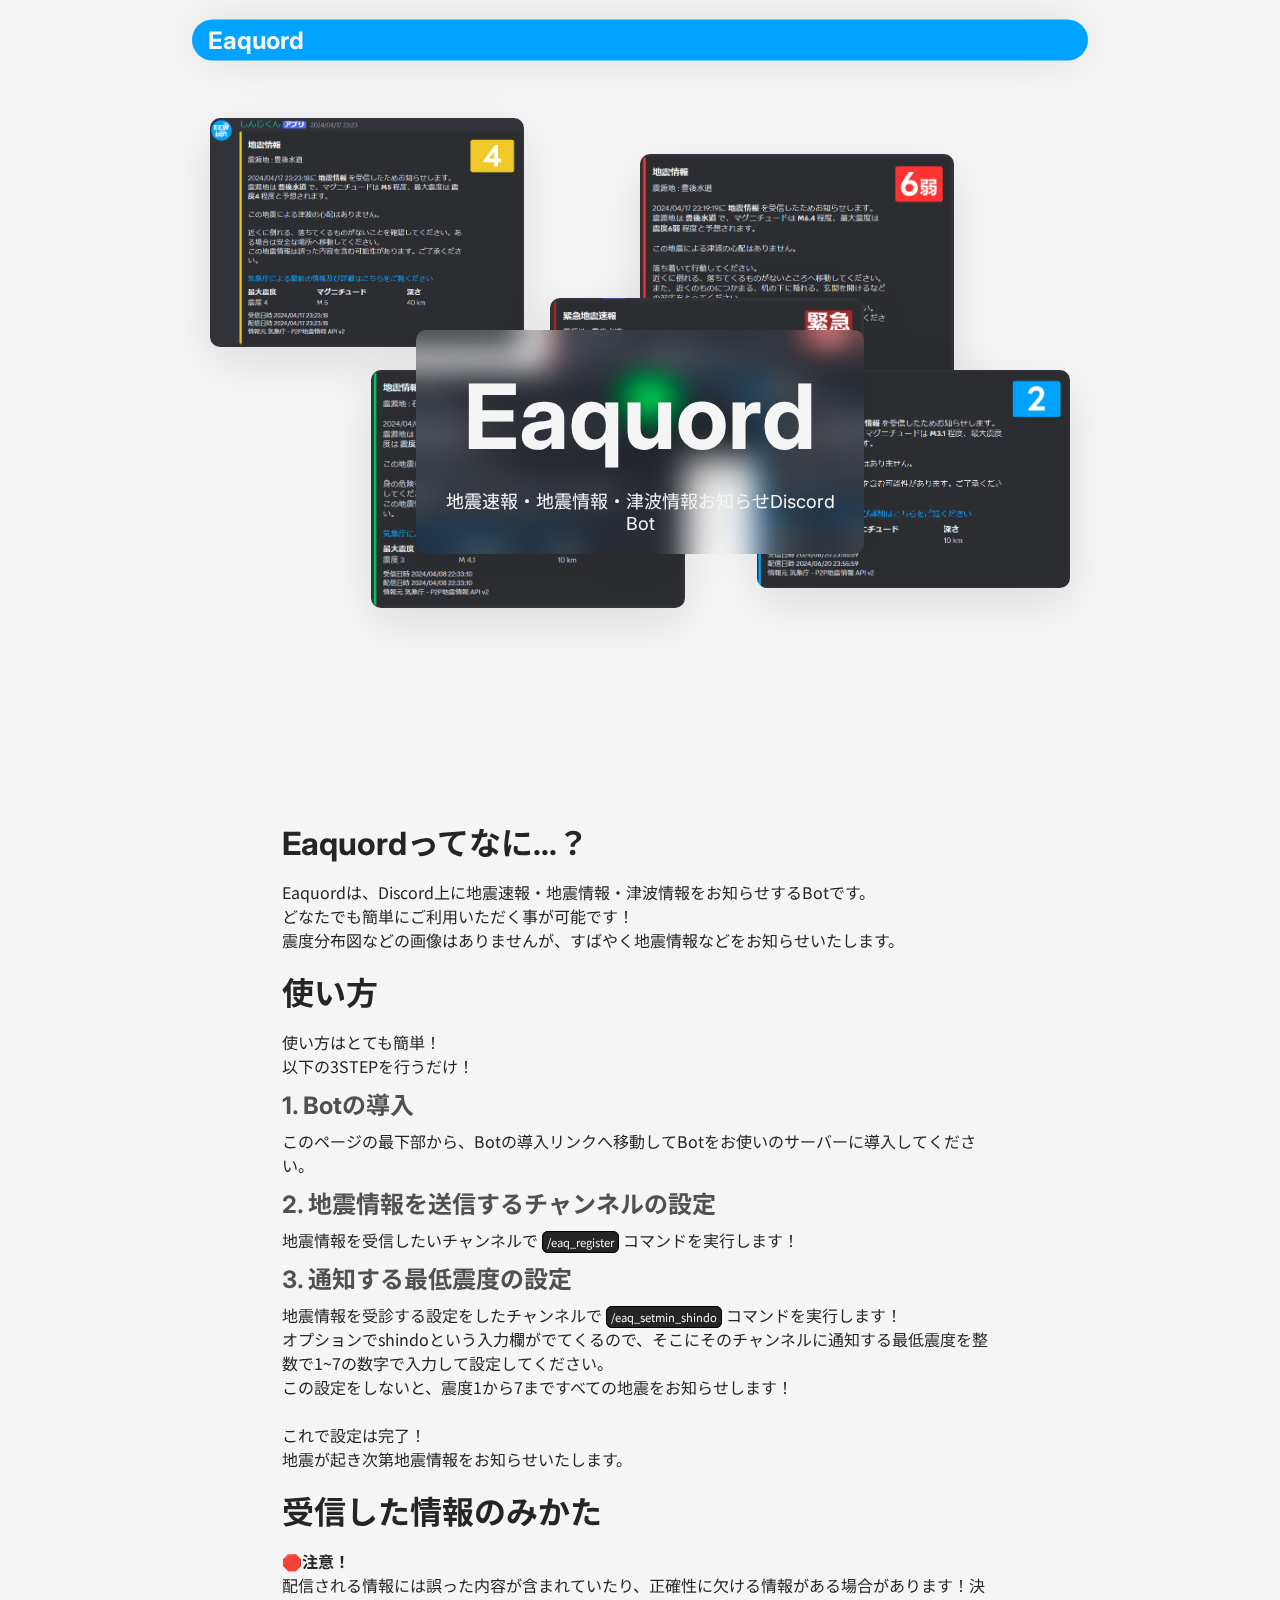
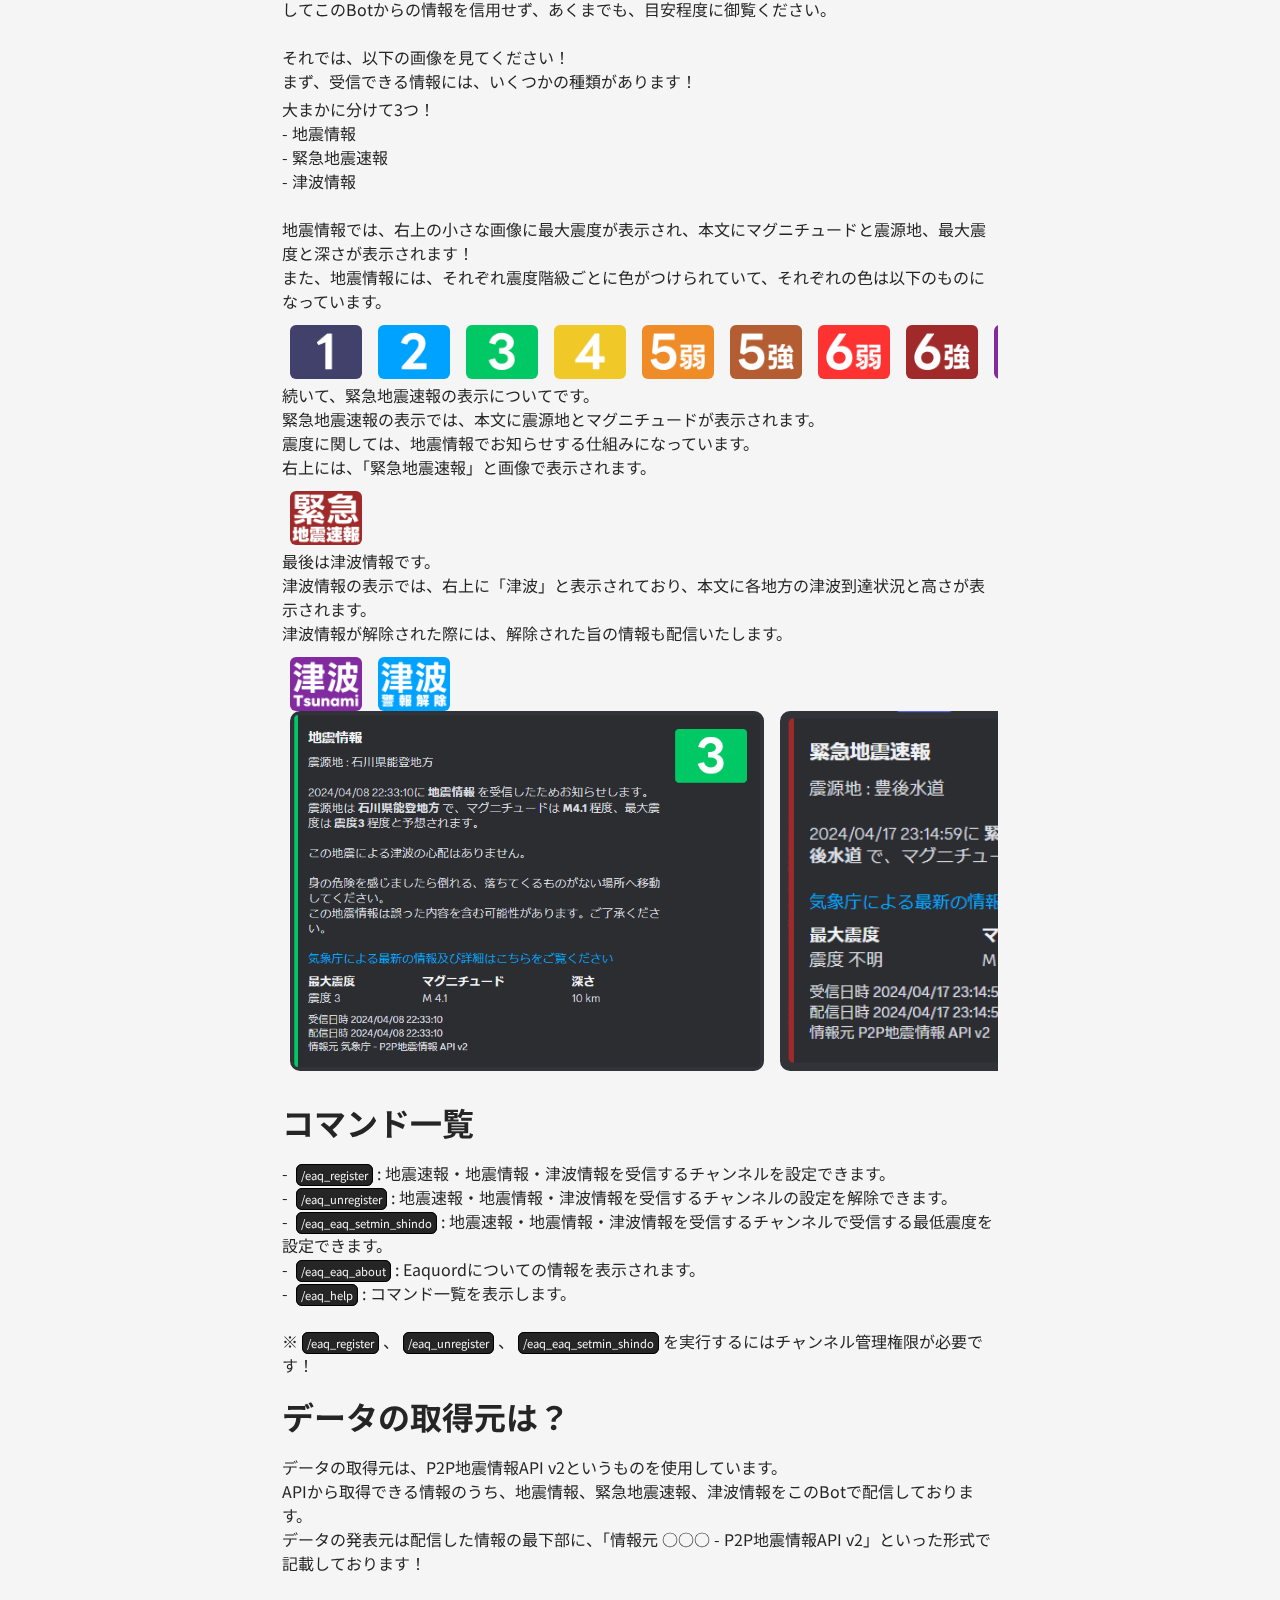
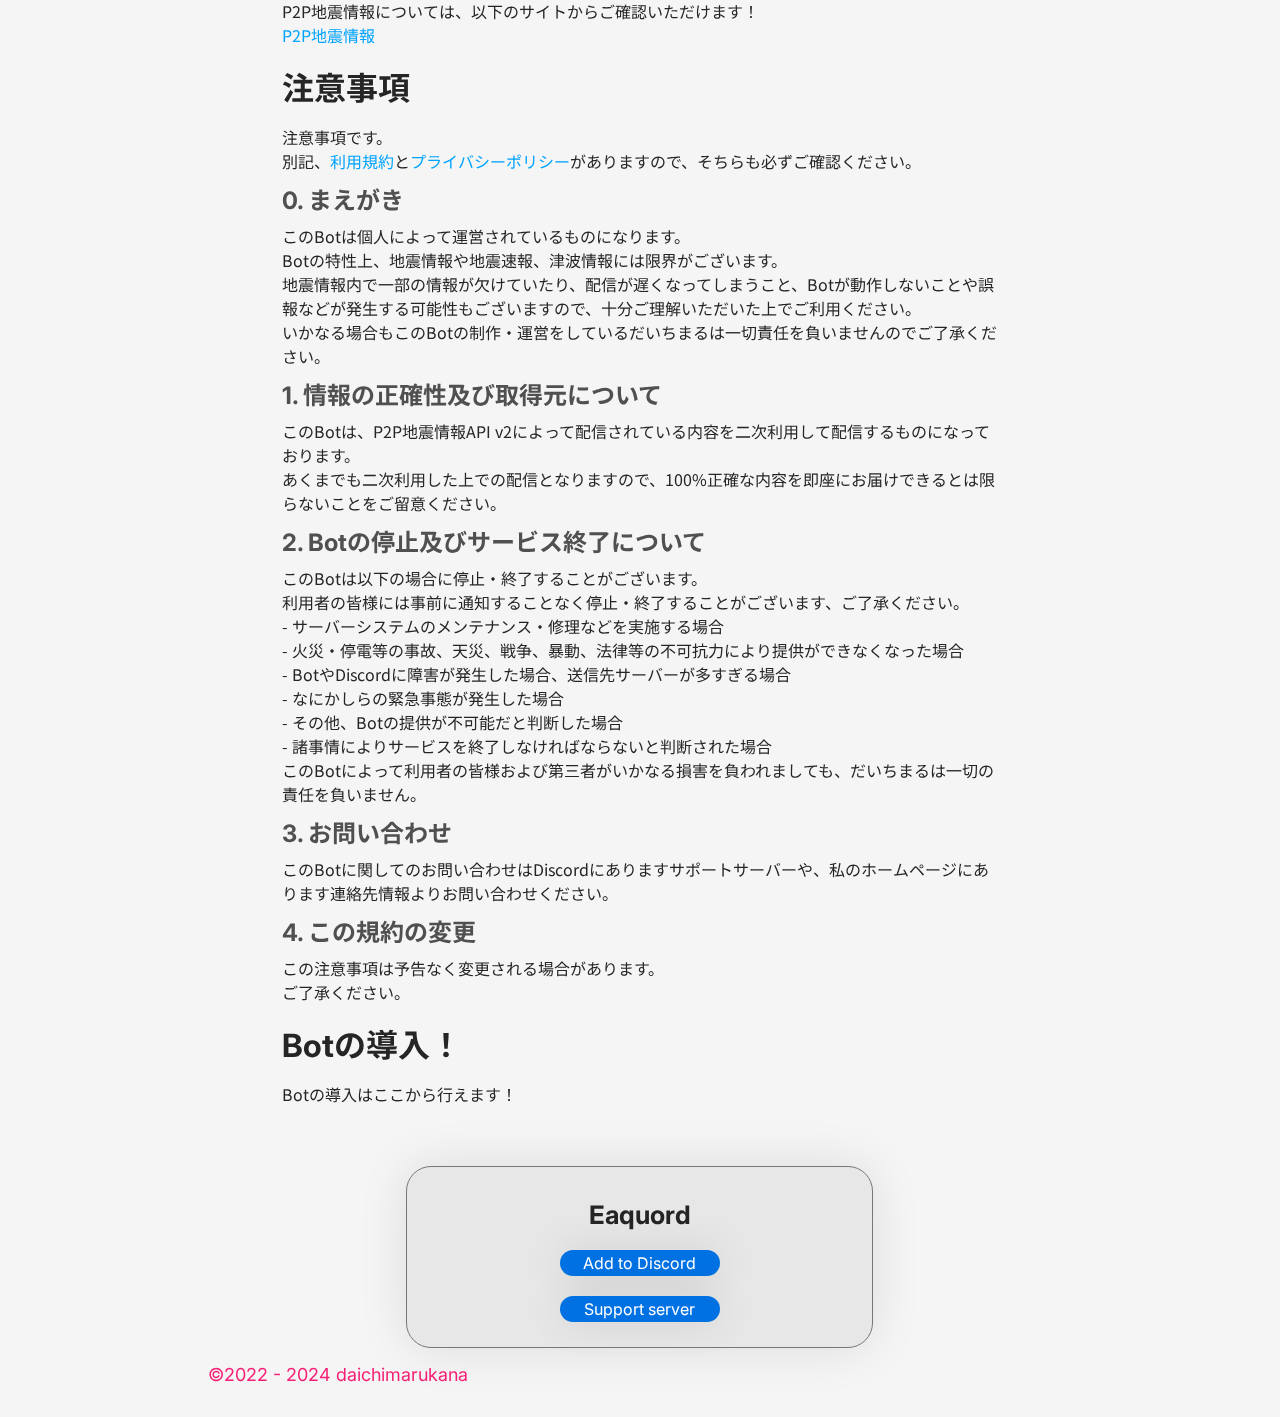
==== index.html @ a0644473 "Add files via upload" ====
<!DOCTYPE html>
<head prefix="og:http://ogp.me/ns#">
    <link rel="stylesheet" href="css/style.css" />
    <meta name="viewport" content="width=device-width,initial-scale=1">
    <html lang="ja">
    <meta charset="utf-8">
    <!--OGPはじまり-->
    <meta property="og:title" content="Eaquord - 地震速報Discord Bot">
    <meta property="og:description" content="地震速報・地震情報・津波情報お知らせDiscord Bot">
    <meta property="og:url" content="https://eaquord.daichimarukana.com">
    <meta property="og:image" content="https://eaquord.daichimarukana.com/img/eewbot_icon.png">
    <meta property="og:type" content="website">
    <meta property="og:site_name" content="Eaquord - 地震速報Discord Bot">
    <!--OGPここまで-->
    <link rel="apple-touch-icon" type="image/png" href="img/favicon.png">
    <link rel="icon" type="image/png" href="img/favicon.png">
    <title>Eaquord - 地震速報Discord Bot | Eaquord</title>
</head>
<body>
<header>
    <a href="#"><h1>Eaquord</h1></a>
</header>
<main>
    <div class="top">
        <img src="/img/top_sample1.png" class="image1">
        <img src="/img/top_sample2.png" class="image2">
        <img src="/img/top_sample3.png" class="image3">
        <img src="/img/top_sample4.png" class="image4">
        <img src="/img/top_sample5.png" class="image5">
        <div class="textbox">
            <h1>Eaquord</h1>
            <p>地震速報・地震情報・津波情報お知らせDiscord Bot</p>  
        </div>
    </div>
    <div class="docs">
        <h1>Eaquordってなに...？</h1>
        <p>Eaquordは、Discord上に地震速報・地震情報・津波情報をお知らせするBotです。<br>
            どなたでも簡単にご利用いただく事が可能です！<br>
            震度分布図などの画像はありませんが、すばやく地震情報などをお知らせいたします。</p>

        <h1>使い方</h1>
        <p>使い方はとても簡単！<br>
            以下の3STEPを行うだけ！</p>
        <h2>1. Botの導入</h2>
        <p>このページの最下部から、Botの導入リンクへ移動してBotをお使いのサーバーに導入してください。</p>
        <h2>2. 地震情報を送信するチャンネルの設定</h2>
        <p>地震情報を受信したいチャンネルで<span>/eaq_register</span>コマンドを実行します！</p>
        <h2>3. 通知する最低震度の設定</h2>
        <p>地震情報を受診する設定をしたチャンネルで<span>/eaq_setmin_shindo</span>コマンドを実行します！<br>
            オプションでshindoという入力欄がでてくるので、そこにそのチャンネルに通知する最低震度を整数で1~7の数字で入力して設定してください。<br>
            この設定をしないと、震度1から7まですべての地震をお知らせします！<br>
            <br>
            これで設定は完了！<br>
            地震が起き次第地震情報をお知らせいたします。</p>
        
        <h1>受信した情報のみかた</h1>
        <p>🛑<b>注意！</b><br>
            配信される情報には誤った内容が含まれていたり、正確性に欠ける情報がある場合があります！決してこのBotからの情報を信用せず、あくまでも、目安程度に御覧ください。<br>
            <br>
            それでは、以下の画像を見てください！<br>
            まず、受信できる情報には、いくつかの種類があります！</p>
        <p>大まかに分けて3つ！<br>
            - 地震情報<br>
            - 緊急地震速報<br>
            - 津波情報<br>
            <br>
            地震情報では、右上の小さな画像に最大震度が表示され、本文にマグニチュードと震源地、最大震度と深さが表示されます！<br>
            また、地震情報には、それぞれ震度階級ごとに色がつけられていて、それぞれの色は以下のものになっています。<br>
        </p>
        <div class="flexbox">
            <img class="mini" src="/img/shindo/sindo1.png">
            <img class="mini" src="/img/shindo/sindo2.png">
            <img class="mini" src="/img/shindo/sindo3.png">
            <img class="mini" src="/img/shindo/sindo4.png">
            <img class="mini" src="/img/shindo/sindo5j.png">
            <img class="mini" src="/img/shindo/sindo5k.png">
            <img class="mini" src="/img/shindo/sindo6j.png">
            <img class="mini" src="/img/shindo/sindo6k.png">
            <img class="mini" src="/img/shindo/sindo7.png">
        </div>
        <p>
            続いて、緊急地震速報の表示についてです。<br>
            緊急地震速報の表示では、本文に震源地とマグニチュードが表示されます。<br>
            震度に関しては、地震情報でお知らせする仕組みになっています。<br>
            右上には、「緊急地震速報」と画像で表示されます。
        </p>
        <div class="flexbox">
            <img class="mini" src="/img/shindo/kinkyu.png">
        </div>
        <p>
            最後は津波情報です。<br>
            津波情報の表示では、右上に「津波」と表示されており、本文に各地方の津波到達状況と高さが表示されます。<br>
            津波情報が解除された際には、解除された旨の情報も配信いたします。
        </p>
        <div class="flexbox">
            <img class="mini" src="/img/shindo/tsunami.png">
            <img class="mini" src="/img/shindo/kaijo.png">
        </div>
        <div class="flexbox">
            <img src="/img/top_sample2.png">
            <img src="/img/top_sample3.png">
            <img src="/img/tsunami_sample.png">
        </div>

        <h1>コマンド一覧</h1>
        <p>- <span>/eaq_register</span>: 地震速報・地震情報・津波情報を受信するチャンネルを設定できます。<br>
            - <span>/eaq_unregister</span>: 地震速報・地震情報・津波情報を受信するチャンネルの設定を解除できます。<br>
            - <span>/eaq_eaq_setmin_shindo</span>: 地震速報・地震情報・津波情報を受信するチャンネルで受信する最低震度を設定できます。<br>
            - <span>/eaq_eaq_about</span>: Eaquordについての情報を表示されます。<br>
            - <span>/eaq_help</span>: コマンド一覧を表示します。<br>
            <br>
            ※<span>/eaq_register</span>、<span>/eaq_unregister</span>、<span>/eaq_eaq_setmin_shindo</span>を実行するにはチャンネル管理権限が必要です！
        </p>

        <h1>データの取得元は？</h1>
        <p>データの取得元は、P2P地震情報API v2というものを使用しています。<br>
            APIから取得できる情報のうち、地震情報、緊急地震速報、津波情報をこのBotで配信しております。<br>
            データの発表元は配信した情報の最下部に、「情報元 ○○○ - P2P地震情報API v2」といった形式で記載しております！<br>
            <br>
            P2P地震情報については、以下のサイトからご確認いただけます！<br>
            <a href="https://www.p2pquake.net/" target="_blank">P2P地震情報</a>
        </p>

        <h1>注意事項</h1>
            <p>注意事項です。<br>
                別記、<a href="terms.html">利用規約</a>と<a href="privacy.html">プライバシーポリシー</a>がありますので、そちらも必ずご確認ください。<br>
            </p>
            <h2>0. まえがき</h2>
            <p>
                このBotは個人によって運営されているものになります。<br>
                Botの特性上、地震情報や地震速報、津波情報には限界がございます。<br>
                地震情報内で一部の情報が欠けていたり、配信が遅くなってしまうこと、Botが動作しないことや誤報などが発生する可能性もございますので、十分ご理解いただいた上でご利用ください。<br>
                いかなる場合もこのBotの制作・運営をしているだいちまるは一切責任を負いませんのでご了承ください。
            </p>
            <h2>1. 情報の正確性及び取得元について</h2>
            <p>このBotは、P2P地震情報API v2によって配信されている内容を二次利用して配信するものになっております。<br>
                あくまでも二次利用した上での配信となりますので、100%正確な内容を即座にお届けできるとは限らないことをご留意ください。
            </p>
            <h2>2. Botの停止及びサービス終了について</h2>
            <p>
                このBotは以下の場合に停止・終了することがございます。<br>
                利用者の皆様には事前に通知することなく停止・終了することがございます、ご了承ください。<br>
                - サーバーシステムのメンテナンス・修理などを実施する場合<br>
                - 火災・停電等の事故、天災、戦争、暴動、法律等の不可抗力により提供ができなくなった場合<br>
                - BotやDiscordに障害が発生した場合、送信先サーバーが多すぎる場合<br>
                - なにかしらの緊急事態が発生した場合<br>
                - その他、Botの提供が不可能だと判断した場合<br>
                - 諸事情によりサービスを終了しなければならないと判断された場合<br>
                このBotによって利用者の皆様および第三者がいかなる損害を負われましても、だいちまるは一切の責任を負いません。
            </p>
            <h2>3. お問い合わせ</h2>
            <p>このBotに関してのお問い合わせはDiscordにありますサポートサーバーや、私のホームページにあります連絡先情報よりお問い合わせください。</p>
            <h2>4. この規約の変更</h2>
            <p>この注意事項は予告なく変更される場合があります。<br>
                ご了承ください。</p>

        <h1>Botの導入！</h1>
        <p>Botの導入はここから行えます！</p>

        <div class="dlw">
            <p>Eaquord</p>
            <div class="dlbutton">
                <a href="https://discord.com/oauth2/authorize?client_id=1131226311218696272">Add to Discord</a>
            </div>
            <div class="dlbutton">
                <a href="https://discord.gg/xBam5rdSQ9">Support server</a>
            </div>
        </div>
    </div>
    
    <a href="https://daichimarukana.com" class="foo">©2022 - 2024 daichimarukana</a>
</main>
</body>
---- css/style.css ----
@import url('https://fonts.googleapis.com/css2?family=BIZ+UDPGothic&family=Inter:wght@100..900&family=Noto+Sans+JP:wght@100..900&display=swap');
body{
    padding: 0px;
    margin: 0px;
    background-color: #F5F5F5;
}
header{
    z-index: 9999;
    position: fixed;
    top: 16px;
    left: 50%;
    transform: translate(-50%, -50%);
    width: 70%;
    margin-top: 24px;
    margin-left: auto;
    margin-right: auto;
    margin-bottom: 16px;
    padding-top: 6px;
    padding-bottom: 6px;
    background-color: #00a3ff;
    border-radius: 25px;
    border: none;
    box-shadow: 0px 0px 50px rgba(0,0,0,0.1);
}
header a{
    text-decoration: none;
}
header h1{
    margin: 0px;
    margin-left: 16px;
    font-family: 'Inter', 'Noto Sans JP',sans-serif;
    font-size:24px;
    color:#F5F5F5;
}
h1{
    margin: 0px;
    margin-left: 16px;
    font-family: 'Noto Sans JP', sans-serif;
    font-size:24px;
    color:#252525
}
main{
    margin-top: 82px;
    margin-left: auto;
    margin-right: auto;
    width: 70%;
}
main .top{
    width: 100%;
    height: 80dvh;
    position: relative;
}
main .top img{
    position: absolute;
    width: 35%;
    height: auto;
    border-radius: 10px;
    box-shadow: 0px 15px 50px rgba(0,0,0,0.1);
}
main .top .image1{
    z-index: 1;
    left: 2%;
    top: 5%;
}
main .top .image2{
    z-index: 5;
    left: 20%;
    top: 40%;
}
main .top .image3{
    z-index: 3;
    right: 25%;
    top: 30%;
}
main .top .image4{
    z-index: 4;
    right:  2%;
    top: 40%;
}
main .top .image5{
    z-index: 2;
    right:  15%;
    top: 10%;
}
main .top .textbox{
    backdrop-filter: blur(15px) saturate(200%);
    padding: 16px;
    border-radius: 10px;
    z-index: 7000;
    position: absolute;
    left: 50%;
    top: 50%;
    transform: translate(-50%,-50%);
    width: fit-content;
    text-shadow: 0px 15px 50px rgba(0,0,0,0.5);
}
main .top .textbox h1{
    font-family: 'Inter', 'Noto Sans JP', sans-serif;
    font-size: 10dvh;
    color:#F5F5F5;
    text-align: center;
}
main .top .textbox p{
    font-family: 'Inter', 'Noto Sans JP', sans-serif;
    font-size: 2dvh;
    color:#F5F5F5;
    text-align: center;
}
main h1{
    margin: 16px 0px;
    font-family: 'Inter', 'Noto Sans JP', sans-serif;
    font-size: 32px;
    color:#252525;
}
main h2{
    margin: 8px 0px;
    font-family: 'Inter', 'Noto Sans JP', sans-serif;
    font-size: 24px;
    color:#505050;
}
main p{
    margin: 4px 0px;
    font-family: 'Noto Sans JP', sans-serif;
    font-size: 16px;
    color:#252525
}
main a{
    margin: 4px 0px;
    font-family: 'Noto Sans JP', sans-serif;
    font-size: 16px;
    color:#00a3ff;
    text-decoration: none;
}
main .docs{
    margin: 16px auto;
    width: 80%;
}
main .docs span{
    background-color: #252525;
    border-radius: 6px;
    border: solid 1px #010101;
    color:#F5F5F5;
    font-size: 70%;
    padding: 2px 4px;
    margin: 0px 4px;
    user-select: all;
}
main .docs img{
    margin: 0px 8px;
    width: auto;
    max-height: 40dvh;
    height: 40dvh;
    border-radius: 10px;
    object-fit: contain;
}
main .docs .mini{
    margin: 8px 8px -12px 8px;
    max-height: 6dvh;
    height: 6dvh;
    border-radius: 6px;
}
main .docs .flexbox{
    display: flex;
    flex-wrap: nowrap;
    overflow: hidden;
    overflow-x: scroll;
    padding-bottom: 12px;
}
main .docs  .flexbox::-webkit-scrollbar{
    width: 8px;
    height: 8px;
}
main .docs  .flexbox::-webkit-scrollbar-track{
    background-color: none;
}
main .docs  .flexbox::-webkit-scrollbar-thumb{
    background-color: #CCC;
    border-radius: 6px;
}
hr {
    height: 0;
    margin-top: 12px;
    margin-bottom: 12px;
    padding: 0;
    border: 0;
    border-top: 1px solid #777;
}

.dlw{
    
    margin-top: 60px;
    margin-left: auto;
    margin-right: auto;
    width: 422px;
    background-color: #E7E7E7;
    border-radius: 25px;
    box-shadow: 0px 0px 50px rgba(0,0,0,0.1);
    font-family: 'Inter','BIZ UDGothic', sans-serif;
    padding: 3%;
    color: #252525;
    border: 1px solid #777;
}

.dlw p{
    margin: 10px 0;
    font-size: 1.6em;
    font-family: 'Inter','BIZ UDGothic', sans-serif;
    text-align:center;
    font-weight:bold;
    color: #252525;
}

.dlbutton a{
    font-family: 'Inter','BIZ UDGothic', sans-serif;
    margin-top: 20px;
    margin-left: auto;
    margin-right: auto;
    position: relative;
    display: flex;
    justify-content: space-around;
    align-items: center;
    width: 160px;
    height: 26px;
    background-color: #0071E3;
    border-radius: 25px;
    color:#fff;
    box-shadow: 0px 0px 40px rgba(0,0,0,0.1);
    text-decoration: none;
}
.foo {
    margin-left: 16px;
    padding-bottom: 32px;
    font-family: 'Inter', sans-serif;
    text-align: left;
    color: rgb(245,31,117);
    font-size: 18px;
    text-decoration: none;
}

@media screen and (max-width: 1080px) {
    main{
        width: 95%;
    }
    header{
        top: 64px;
        left: 50%;
        transform: translate(-50%, -50%);
        width: 90%;
        border-radius: 50px;
    }
    h1{
        margin-left: 32px;
        font-size:64px;
    }
    
    main .top-zone{
        width: 100%;
        margin-top: 16px;
        margin-bottom: 16px;
        margin-left: auto;
        margin-right: auto;
        position: relative;
    }
    main .top-zone img{
        width: 100%;
        height: 20dvh;
        margin-left: auto;
        margin-right: auto;
        border-radius: 45px;
        object-fit: cover;
    }

    
    .dlw{
        border-radius: 45px;
        width: 90%;
    }

    .dlw p{
        margin: 10px 0;
        font-size: 48px;
    }

    .dlbutton a{
        width: 50%;
        height: 64px;
        border-radius: 45px;
        font-size: 38px;
    }
}
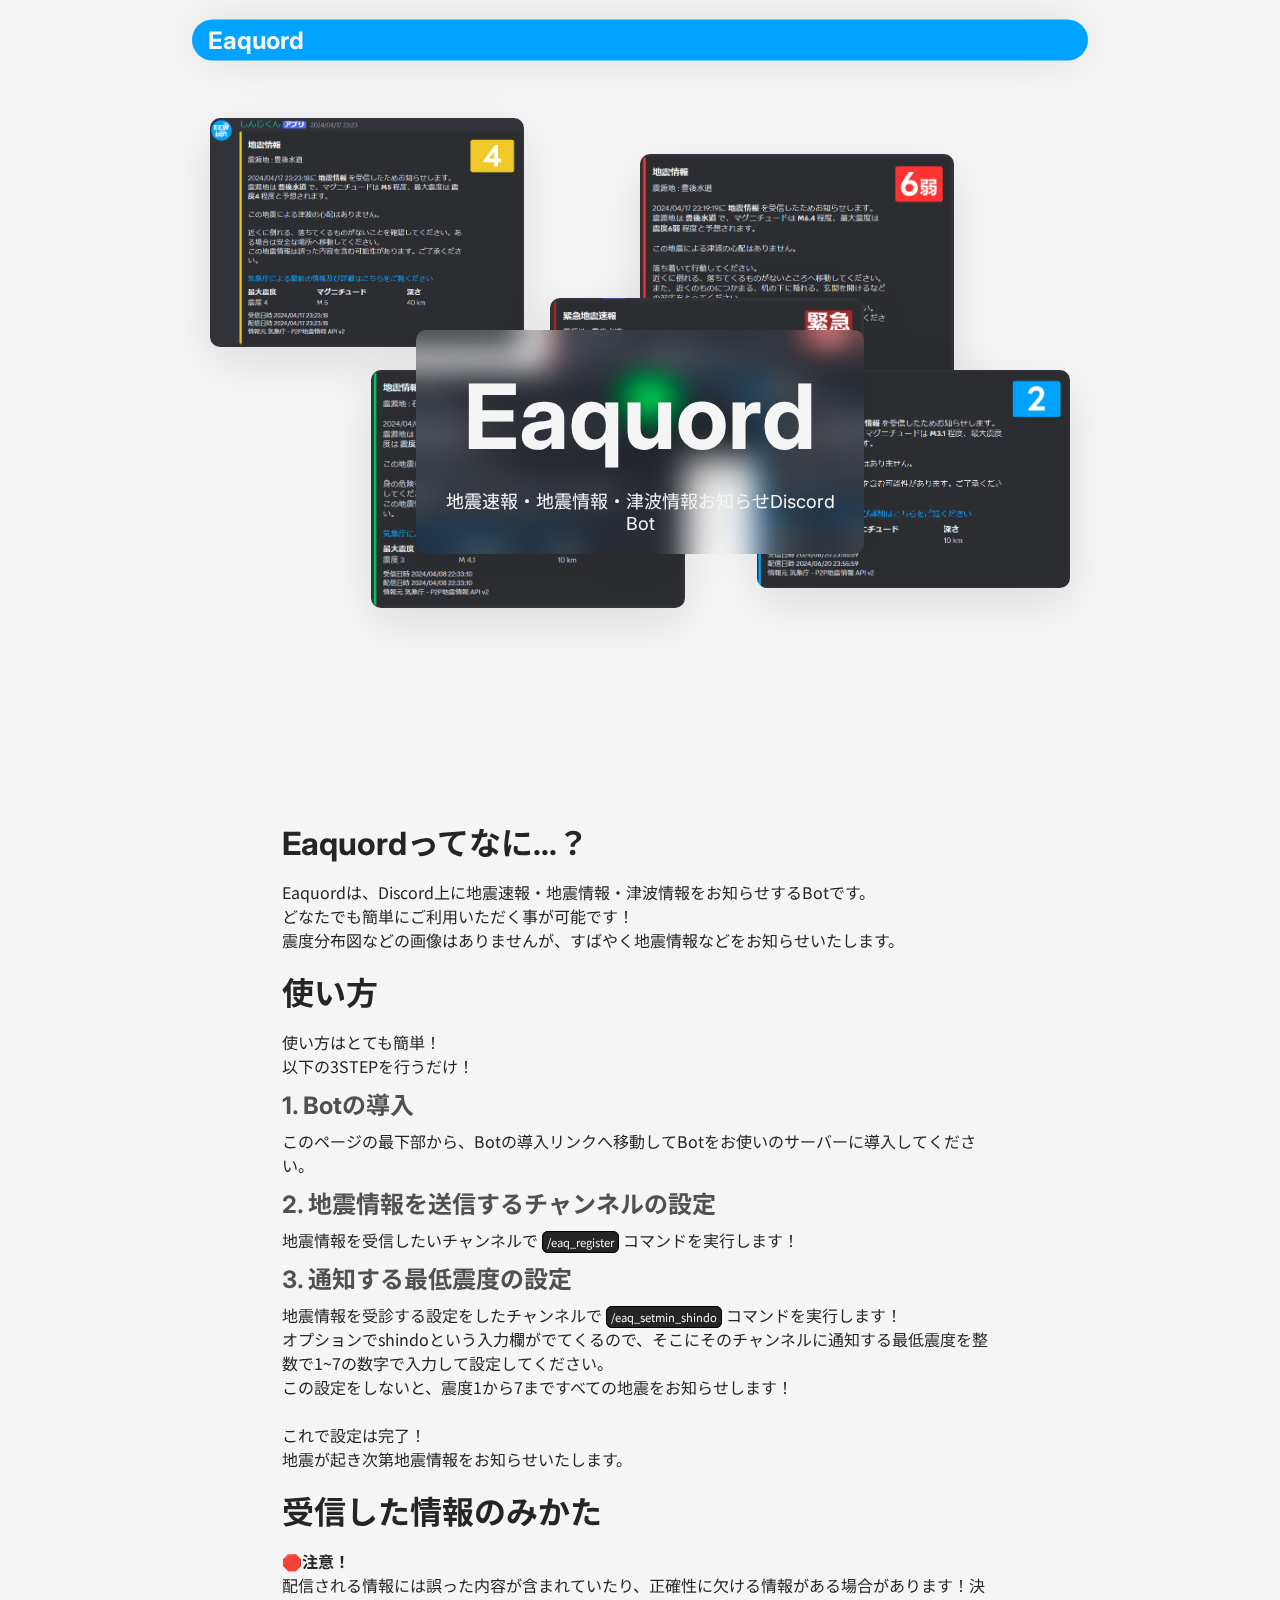
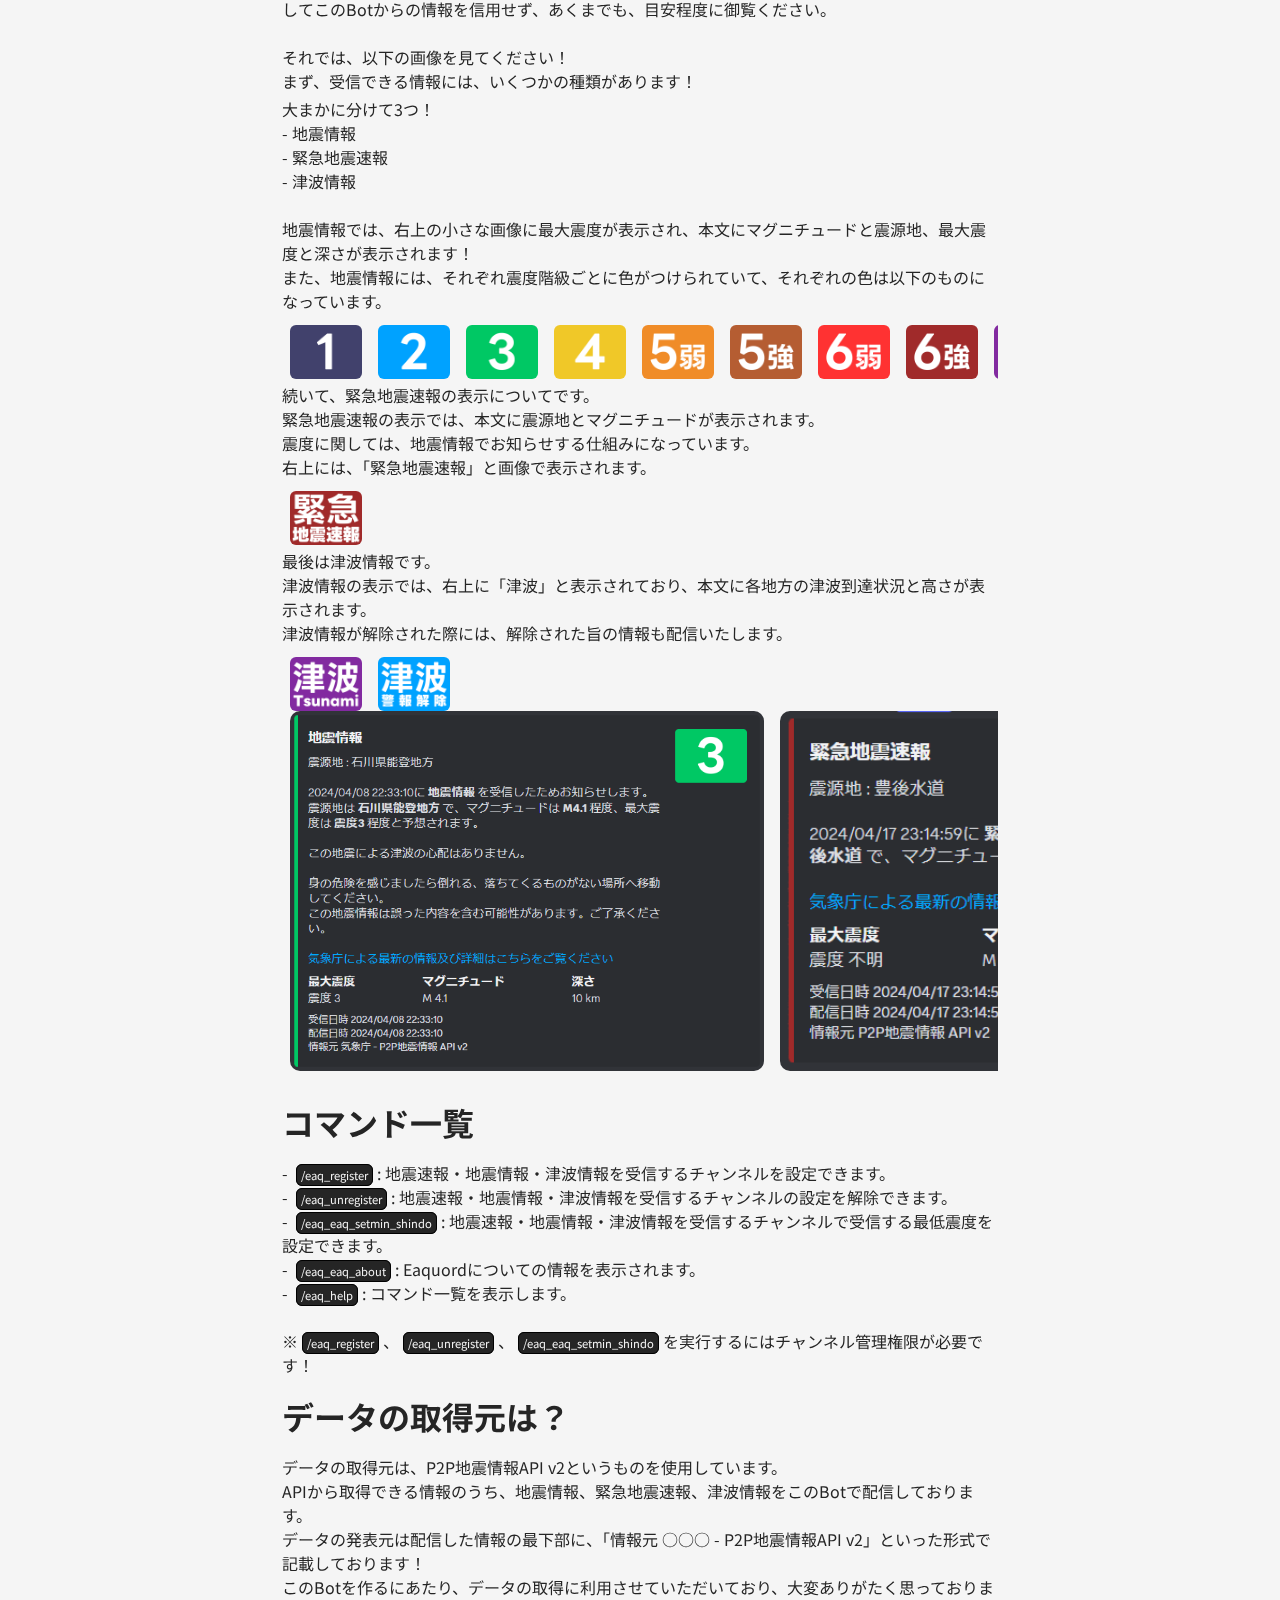
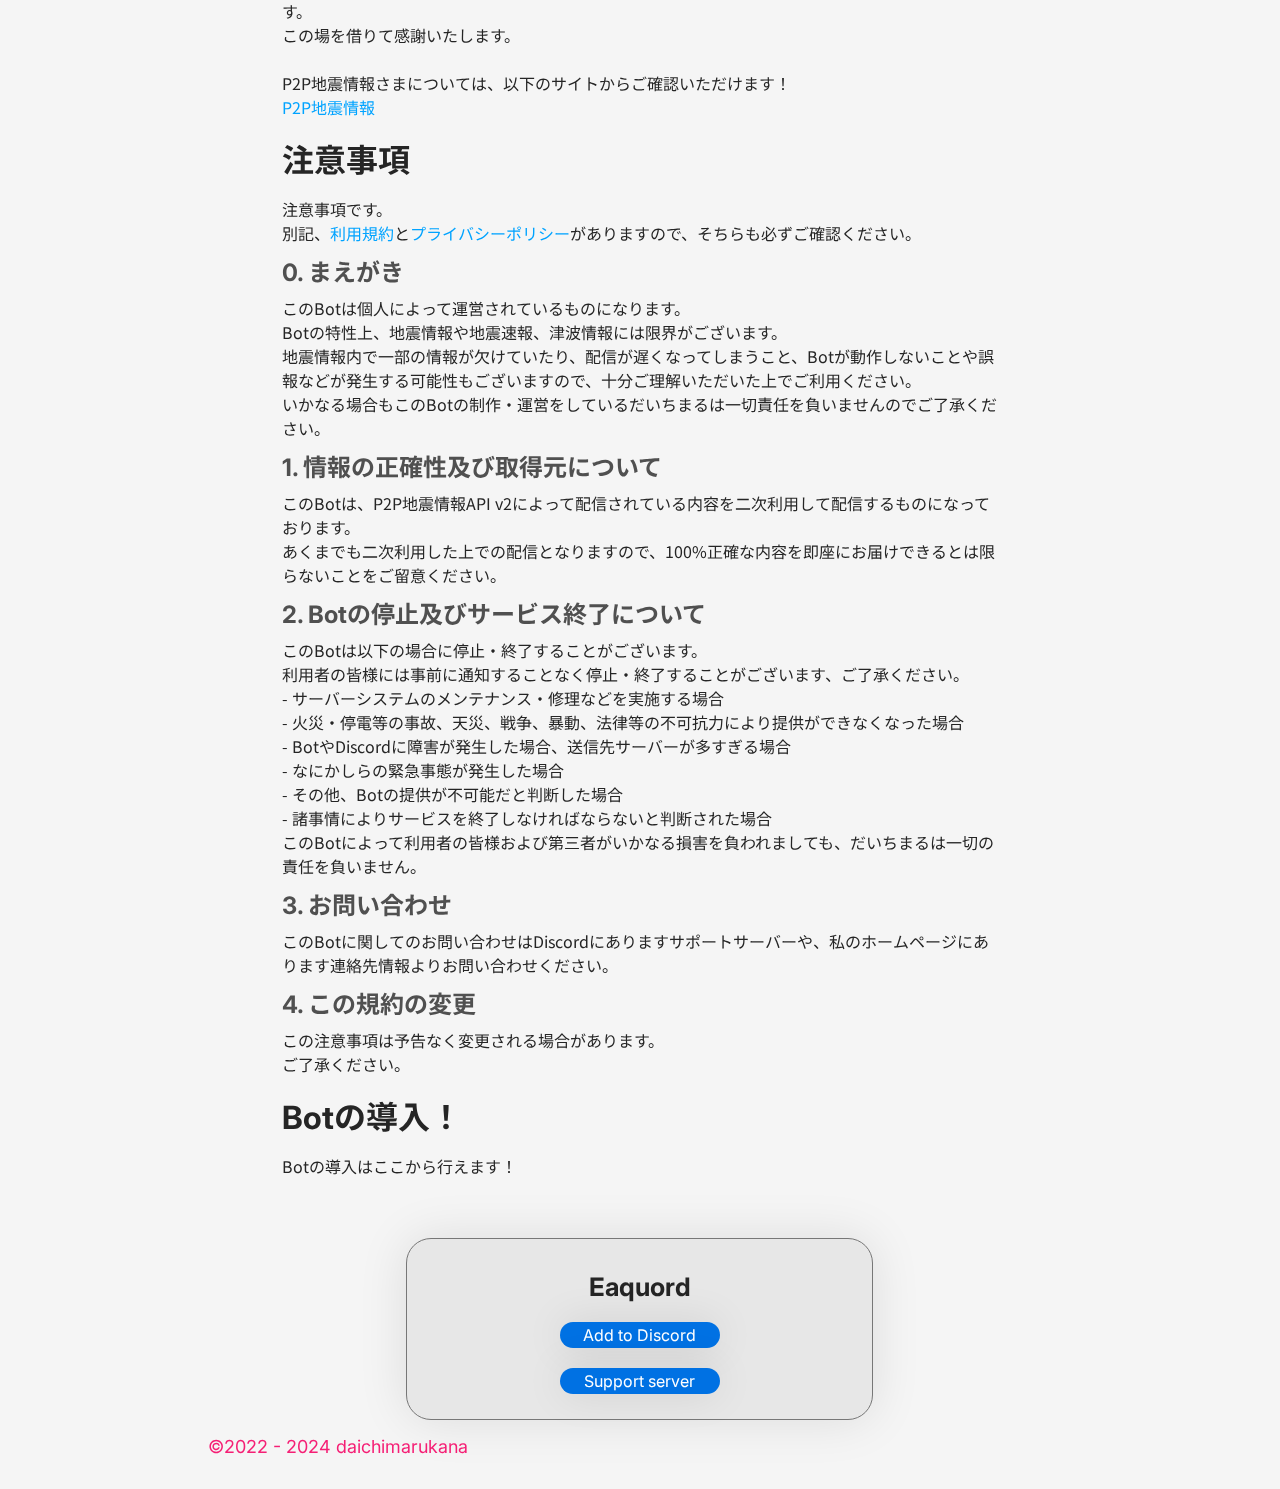
==== commit d5e94661: "Update index.html" ====
--- a/index.html
+++ b/index.html
@@ -116,8 +116,10 @@
         <p>データの取得元は、P2P地震情報API v2というものを使用しています。<br>
             APIから取得できる情報のうち、地震情報、緊急地震速報、津波情報をこのBotで配信しております。<br>
             データの発表元は配信した情報の最下部に、「情報元 ○○○ - P2P地震情報API v2」といった形式で記載しております！<br>
+            このBotを作るにあたり、データの取得に利用させていただいており、大変ありがたく思っております。<br>
+            この場を借りて感謝いたします。<br>
             <br>
-            P2P地震情報については、以下のサイトからご確認いただけます！<br>
+            P2P地震情報さまについては、以下のサイトからご確認いただけます！<br>
             <a href="https://www.p2pquake.net/" target="_blank">P2P地震情報</a>
         </p>
 
@@ -170,4 +172,4 @@
     
     <a href="https://daichimarukana.com" class="foo">©2022 - 2024 daichimarukana</a>
 </main>
-</body>+</body>
